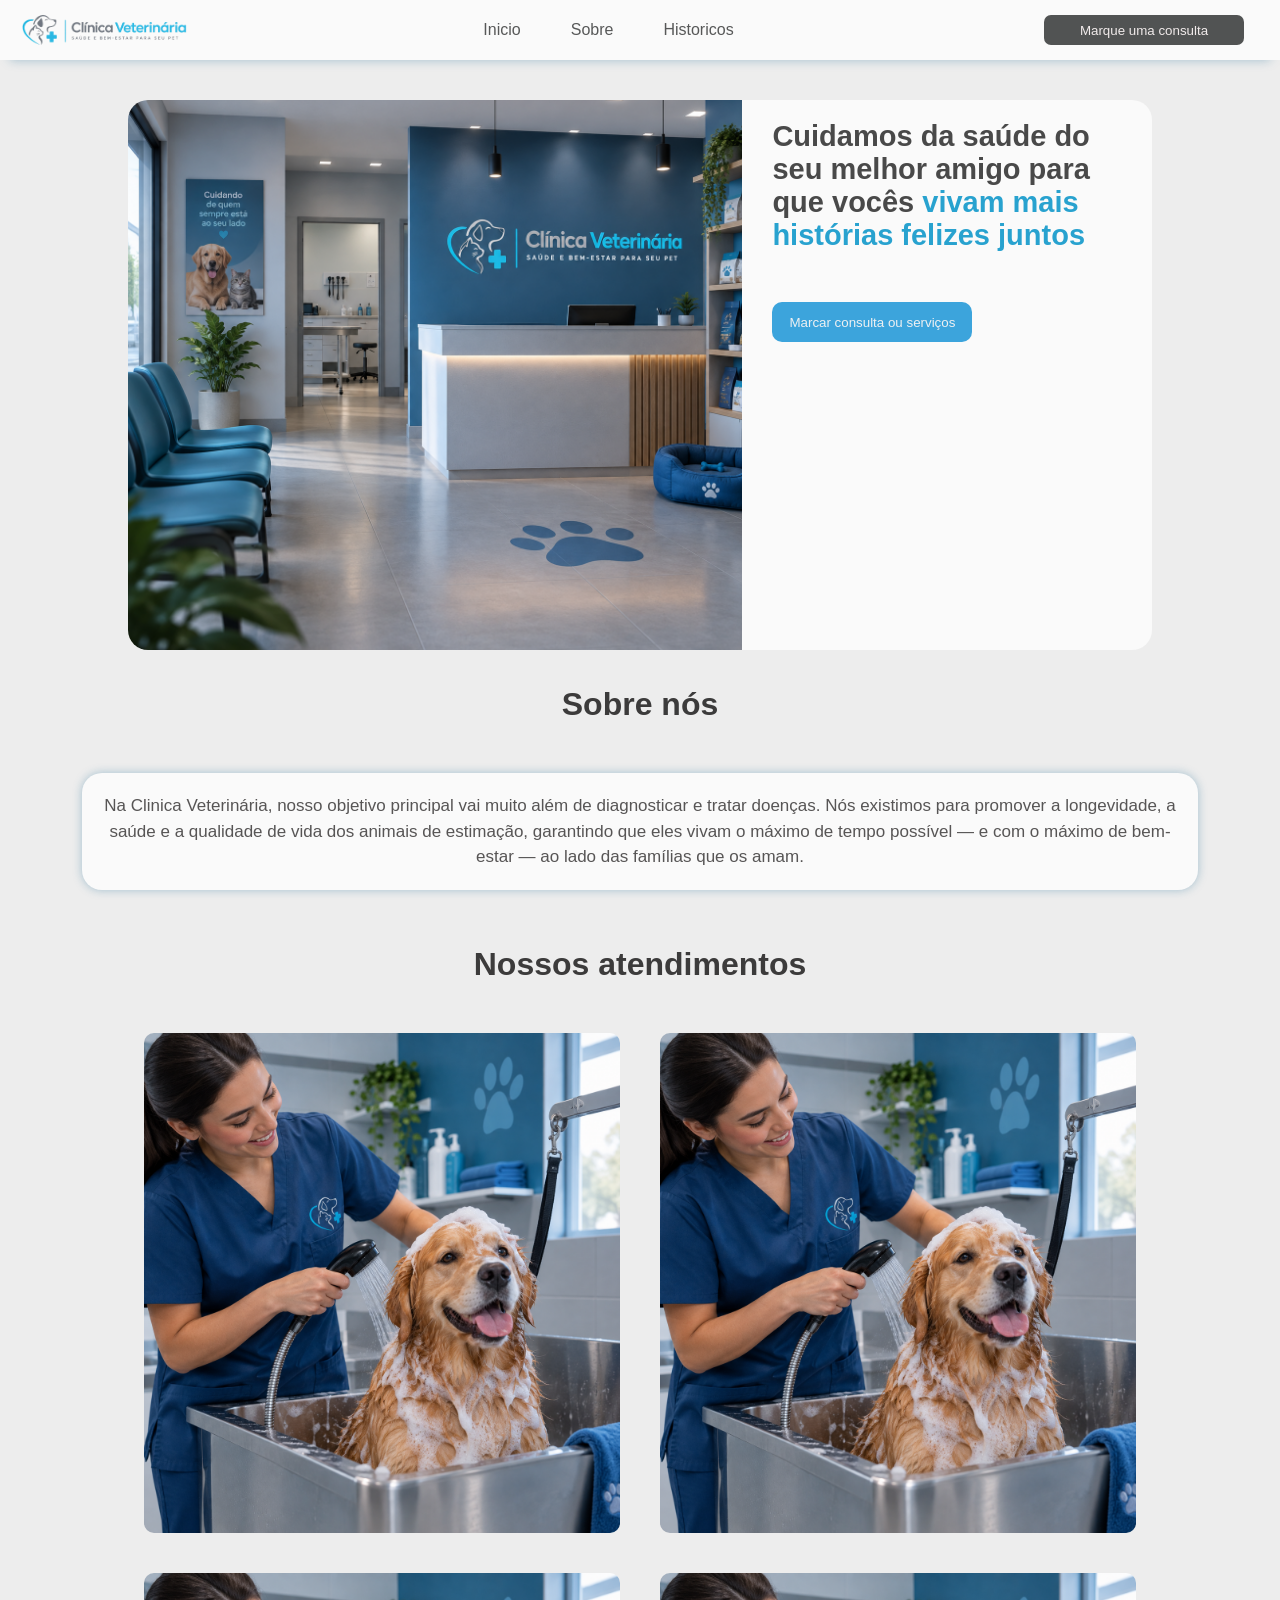
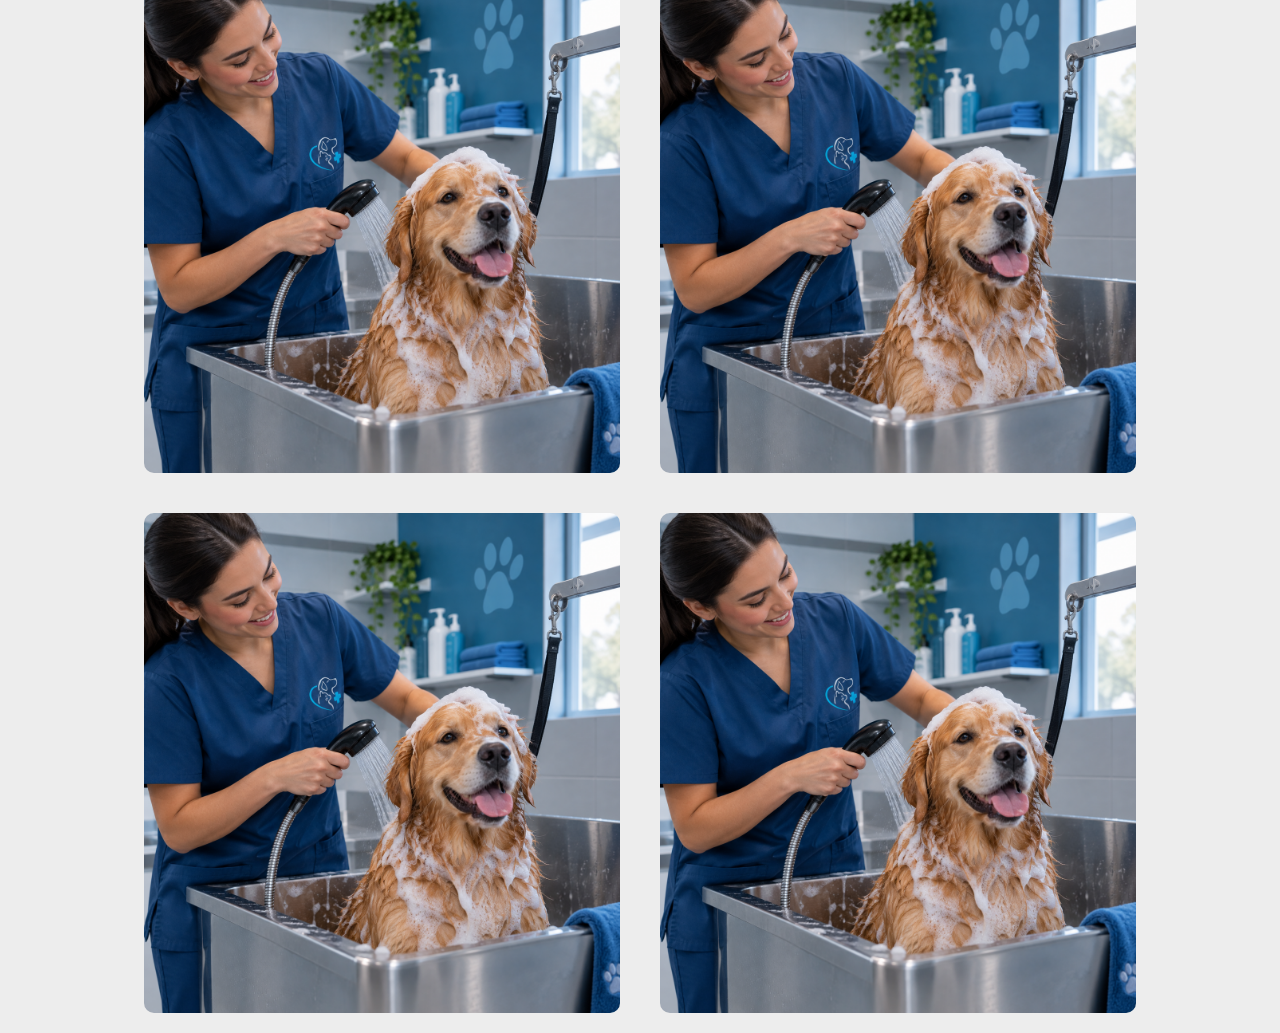
==== index.html @ 28a89143 "Coisando o coiso" ====
<!DOCTYPE html>
<html lang="pt-br">

<head>
    <meta charset="UTF-8">
    <meta name="viewport" content="width=device-width, initial-scale=1.0">
    <link rel="stylesheet" href="CSS/menu.css">
    <link rel="stylesheet" href="CSS/Capa.css">
    <link rel="stylesheet" href="CSS/style.css">
    <script src="JS/gerarMenu.js" defer></script>
    <title>Document</title>
</head>

<body>
    <header>
    </header>
    <main>
        <div class="BannerTodo">
            <div class="DivBanner">
                <img src="assets/ClinicaPorDentro.png" alt="Imagem">
                <div class="Informativo">
                    <h1>Cuidamos da saúde do seu melhor amigo para que vocês <span
                            style="color: rgb(40, 162, 207);">vivam mais histórias felizes juntos</span></h1>

                    <button>Marcar consulta ou serviços</button>
                </div>
            </div>
        </div>
        <div class="Sessao">
            <div class="titulo">
                <h2>Sobre nós</h2>
            </div>
            <div class="InformacaoSessao">
                <p>Na Clinica Veterinária, nosso objetivo principal vai muito além de diagnosticar e tratar doenças. Nós
                    existimos para promover a longevidade, a saúde e a qualidade de vida dos animais de estimação,
                    garantindo que eles vivam o máximo de tempo possível — e com o máximo de bem-estar — ao lado das
                    famílias que os amam.</p>
            </div>
        </div>

        <div class="Sessao">
            <div class="titulo">
                <h2>Nossos atendimentos</h2>
            </div>
            <div class="ContainerGrid">
                <img id="card" src="assets/Atendimentos.png" alt="atendimentos">
                <img id="card" src="assets/Atendimentos.png" alt="atendimentos">
                <img id="card" src="assets/Atendimentos.png" alt="atendimentos">
                <img id="card" src="assets/Atendimentos.png" alt="atendimentos">
                <img id="card" src="assets/Atendimentos.png" alt="atendimentos">
                <img id="card" src="assets/Atendimentos.png" alt="atendimentos">
            </div>
        </div>
    </main>
</body>

</html>
---- CSS/menu.css ----
* {
    margin: 0;
    padding: 0;
    box-sizing: border-box;
}

:root {
    --fundo-header: #fafafa;
    --cor-links: #575858;
    --cor-texto-botao: #f1ebeb;
    --cor-botao: #515353;
    --fundo-body: rgb(237, 237, 237);
}

body {
    background-color: var(--fundo-body);
    min-height: 100vh;
    font-family: 'Franklin Gothic Medium', 'Arial Narrow', Arial, sans-serif;
}

main {
    width: 100%;
    margin: 0 auto;
    display: flex;
    flex-direction: column;
    gap: 16px;
}

header{
    width: 100%;
    height: 60px;
    background-color: var(--fundo-header);
    margin-bottom: 50px;
    position: fixed;
    z-index: 9999;
    display: flex;
    box-shadow: 0px 10px 10px -10px rgba(27, 106, 148, 0.356);
    justify-content: space-between;
    align-items: center;
    padding: 10px;
}

header .logo{
    width: 15%;
    display: flex;
    justify-content: center;
    align-items: center;
    height: 50px;
}

header .logo img{
    width: 200px;
    height: 100%;
    object-fit: cover;
}

header .links{
    width: 60%;
    height: 100%;
    display: flex;
    justify-content: center;
    align-items: center;
}

header .links nav, ul{
    width: 100%;
    height: 100%;
    display: flex;
    gap: 50px;
    list-style: none;
    justify-content: center;
    align-items: center;
}

header .links nav ul li a{
    color: var(--cor-links);
    text-decoration: none;
    transition: 0.5s;
}
header .links nav ul li a:hover{
    color: rgb(45, 173, 220);
}
.botoes{
    width: 20%;
    height: 100%;
    display: flex;
    justify-content: center;
    align-items: center;
}
.botoes button{
    max-width: 150px;
    min-width: 200px;
    background-color: var(--cor-botao);
    border-radius: 7px;
    border: none;
    color: var(--cor-texto-botao);
    padding: 5px;
    height: 30px;
    cursor: pointer;
    transition: 0.5s;
}

.botoes button:hover{
   background-color: #444646;
   transform: translateY(-2px);
   rotate: 0.5deg;
}

@media (max-width: 800px) {
    header .logo,
   header .botoes{
        display: none;
    }

    header{
        width: 100%;
        position: sticky;
        position: fixed;
        top: 0;
        left: 0;
        margin: 0;
        box-shadow: 0 0 10px rgba(27, 106, 148, 0.356);
    }
    header .links{
        width: 100%;
    }
}
---- CSS/Capa.css ----
:root {
    --cor-titulo: #494949;
}

.BannerTodo {
    width: 100%;
    margin-top: 100px;
    min-height: 100px;
    display: flex;
    justify-content: center;
    align-items: center;
}

.DivBanner {
    width: 80%;
    height: 550px;
    background-color: var(--fundo-header);
    border-radius: 20px;
    display: flex;
    justify-content: center;
    align-items: center;
}

.DivBanner .Informativo {
    width: 40%;
    height: 100%;
    display: flex;
    flex-direction: column;
    gap: 50px;
    text-align: left;
    padding: 20px 30px;
}

.DivBanner img {
    width: 60%;
    height: 100%;
    border-radius: 20px 0px 0px 20px;
    object-fit: cover;
}

.DivBanner .Informativo h1 {
    color: var(--cor-titulo);
    font-size: 29px;
}

.DivBanner .Informativo p {
    color: #676666;
    font-size: 15px;
    line-height: 1.5;
}

.DivBanner button {
    max-width: 150px;
    min-width: 200px;
    border: none;
    border-radius: 10px;
    background-color: #3ca4dc;
    color: rgb(238, 240, 242);
    height: 40px;
    transition: 0.5s;
}

.DivBanner button:hover {
    background-color: #1293b6;
    transform: translateY(-2px);
    rotate: 0.5deg;
}

@media (max-width: 800px) {
    .BannerTodo {
        height: 800px;

    }

    .DivBanner {
        width: 100%;
        padding-bottom: 20px;
        height: 100%;
        display: flex;
        flex-direction: column;
    }

    .DivBanner img {
        width: 100%;
        height: 450px;
        border-radius: 0;
    }

    .DivBanner .Informativo {
        width: 100%;
        gap: 30px;
    }

   
}
---- CSS/style.css ----
.Sessao {
    width: 100%;
    padding: 20px;
    min-height: 100px;
    display: flex;
    flex-direction: column;
    gap: 50px;
    align-items: center;
}

.Sessao .titulo {
    width: 100%;
    display: flex;
    justify-content: center;
    align-items: center;
}

.Sessao .titulo h2 {
    font-size: 32px;
    color: #3c3b3b;
}

.InformacaoSessao {
    width: 90%;
    min-height: 100px;
    text-align: center;
    padding: 20px;
    border-radius: 20px;
    background-color: var(--fundo-header);
    box-shadow: 0px 0px 10px rgba(27, 106, 148, 0.356);
}

.InformacaoSessao p {
    line-height: 1.5;
    color: #575555;
    font-size: 17px;
}

.ContainerGrid {
    width: 80%;
    margin: 0 auto;
    display: grid;
    grid-template-columns: repeat(auto-fit, minmax(350px, 1fr)); 
    gap: 40px;
    min-height: 100px;
}

.ContainerGrid img {
    width: 100%;       
    height: 500px;    
    object-fit: cover; 
    border-radius: 10px;
    transition: 0.5s;
}

.ContainerGrid img:hover{
   transform: translateY(-2px);
}
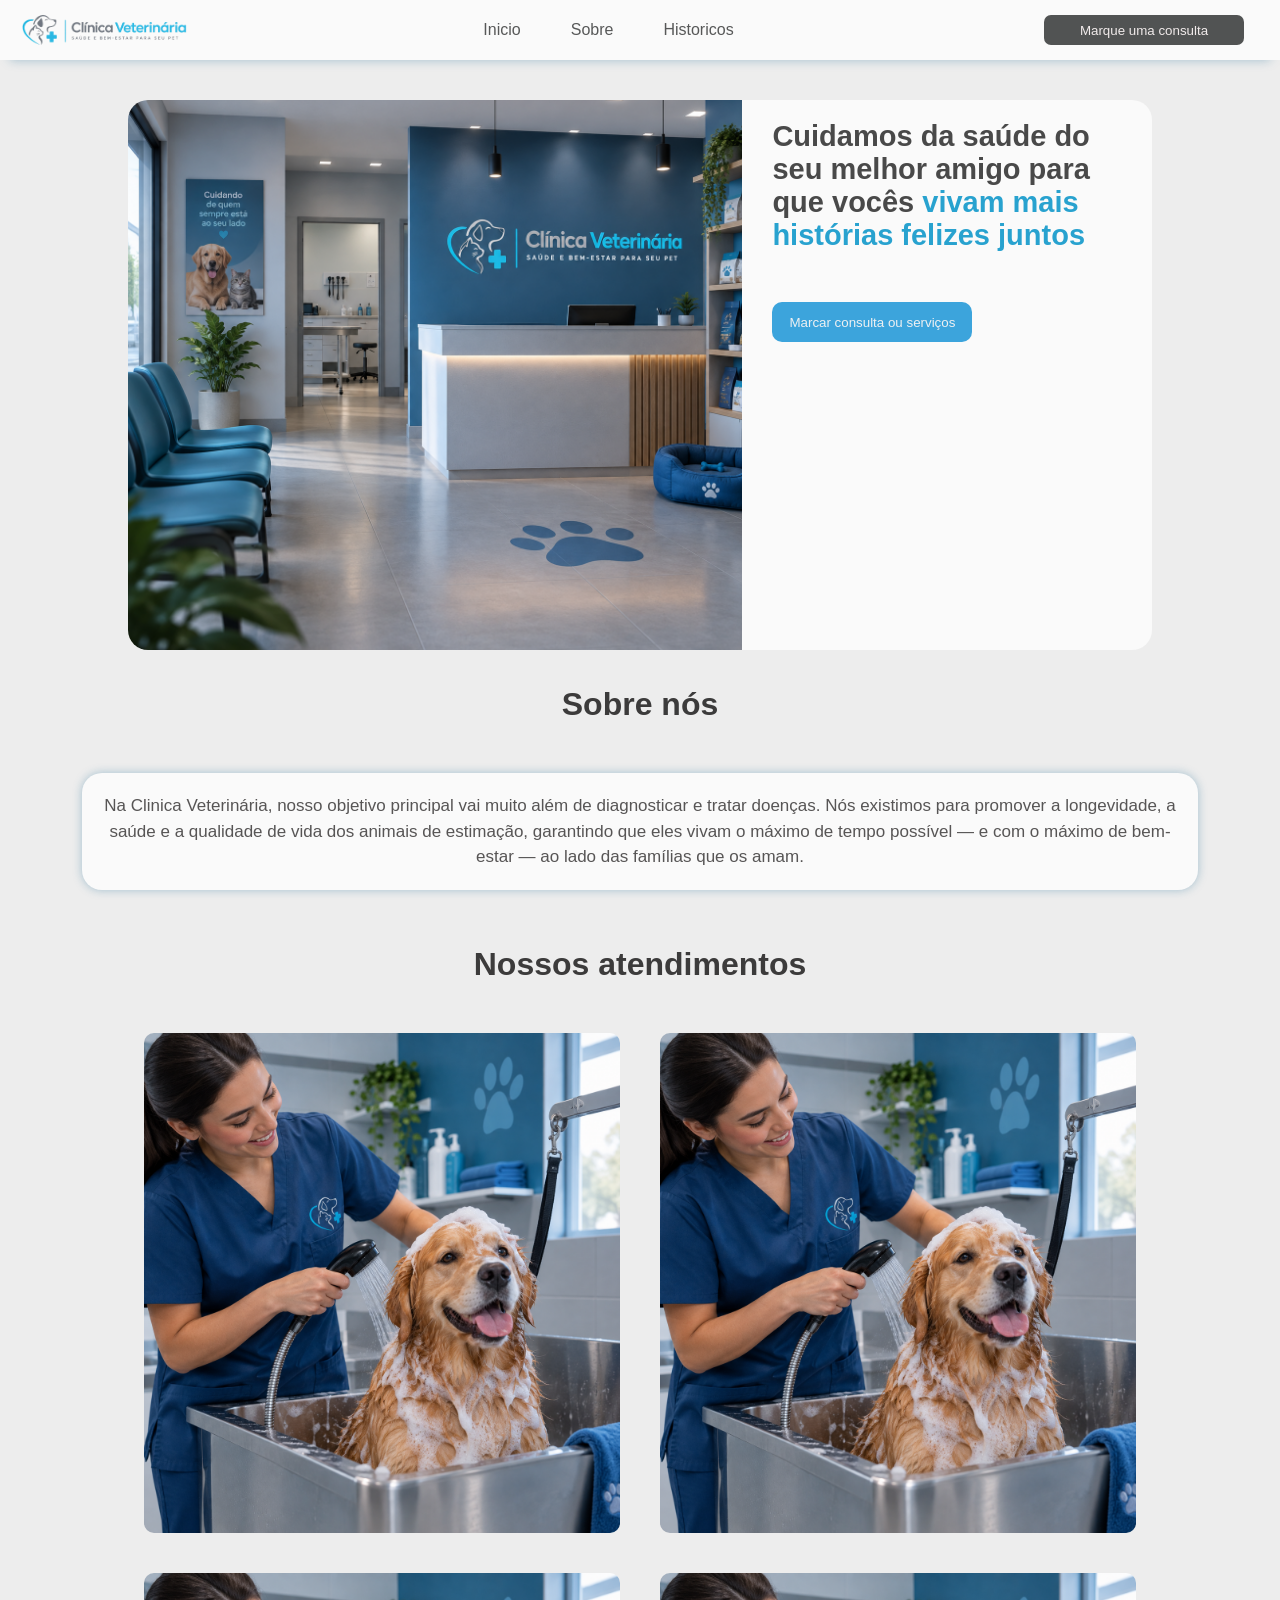
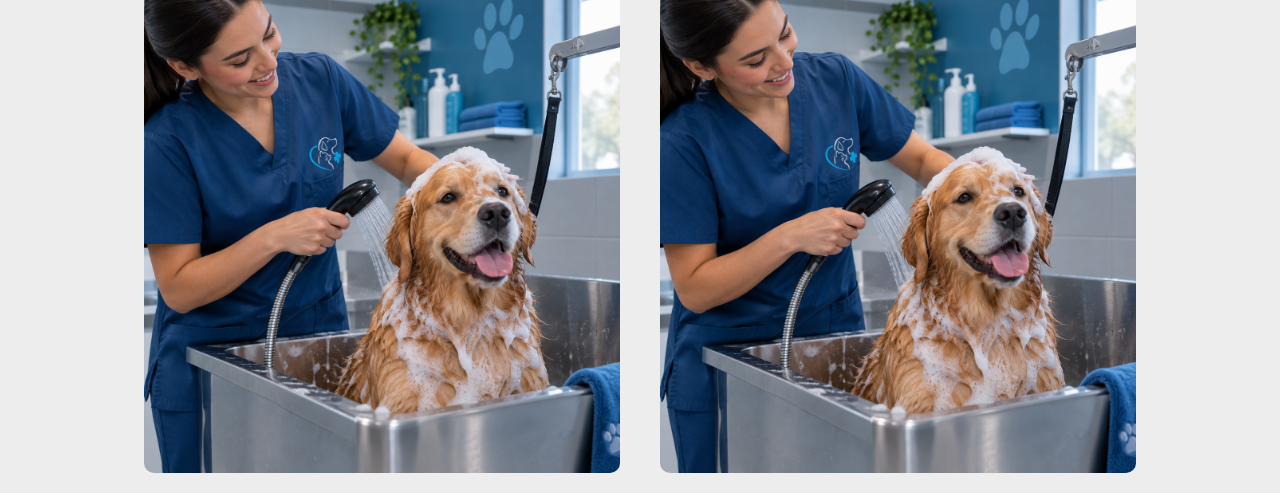
==== commit 10c90ac7: "Colocando efeito no card" ====
--- a/index.html
+++ b/index.html
@@ -8,6 +8,7 @@
     <link rel="stylesheet" href="CSS/Capa.css">
     <link rel="stylesheet" href="CSS/style.css">
     <script src="JS/gerarMenu.js" defer></script>
+    <script src="JS/CardClick.js" defer></script>
     <title>Document</title>
 </head>
 
@@ -43,12 +44,38 @@
                 <h2>Nossos atendimentos</h2>
             </div>
             <div class="ContainerGrid">
-                <img id="card" src="assets/Atendimentos.png" alt="atendimentos">
-                <img id="card" src="assets/Atendimentos.png" alt="atendimentos">
-                <img id="card" src="assets/Atendimentos.png" alt="atendimentos">
-                <img id="card" src="assets/Atendimentos.png" alt="atendimentos">
-                <img id="card" src="assets/Atendimentos.png" alt="atendimentos">
-                <img id="card" src="assets/Atendimentos.png" alt="atendimentos">
+               
+                 <div class="card">
+                   <img id="card" src="assets/Atendimentos.png" alt="atendimentos">
+                   <div class="InformacaoCard"  id="InformacaoCard" style="display: none;">
+                    <img src="assets/IconBanho.png" alt="Imagem">
+                    <p>Nós damos banho em seus pets de forma segura e confiávelm garantindo que ele volte totalmente limpo.</p>
+                   </div>
+                </div>
+                 <div class="card">
+                   <img id="card" src="assets/Atendimentos.png" alt="atendimentos">
+                   <div class="InformacaoCard"  id="InformacaoCard"  style="display: none;">
+                    <img src="assets/IconBanho.png" alt="Imagem">
+                    <p>Nós damos banho em seus pets de forma segura e confiávelm garantindo que ele volte totalmente limpo.</p>
+                   </div>
+                </div>
+                 <div class="card">
+                   <img id="card" src="assets/Atendimentos.png" alt="atendimentos">
+                   <div class="InformacaoCard" id="InformacaoCard"  style="display: none;">
+                    <img src="assets/IconBanho.png" alt="Imagem">
+                    <p>Nós damos banho em seus pets de forma segura e confiávelm garantindo que ele volte totalmente limpo.</p>
+                   </div>
+                </div>
+                 <div class="card">
+                   <img id="card" src="assets/Atendimentos.png" alt="atendimentos">
+                   <div class="InformacaoCard"  id="InformacaoCard"  style="display: none;">
+                    <img src="assets/IconBanho.png" alt="Imagem">
+                    <p>Nós damos banho em seus pets de forma segura e confiávelm garantindo que ele volte totalmente limpo.</p>
+                   </div>
+                </div>
+                  
+
+               
             </div>
         </div>
     </main>
--- a/CSS/style.css
+++ b/CSS/style.css
@@ -45,14 +45,63 @@
     min-height: 100px;
 }
 
-.ContainerGrid img {
+.ContainerGrid .card {
     width: 100%;       
+    position: relative;
     height: 500px;    
-    object-fit: cover; 
     border-radius: 10px;
     transition: 0.5s;
+    cursor: pointer;
 }
 
-.ContainerGrid img:hover{
+.ContainerGrid .card:hover{
    transform: translateY(-2px);
+}
+
+.ContainerGrid .card img{
+    width: 100%;
+    border-radius: 10px;
+    height: 100%;
+    object-fit: cover;
+}
+
+.card .InformacaoCard{
+    width: 100%;
+    height: 100%;
+    background-color: rgba(10, 19, 35, 0.491);
+    flex-direction: column;
+    justify-content: center;
+    border-radius: 10px;
+    top: 0;
+    left: 0;
+    align-items: center;
+    gap: 50px;
+    position: absolute;
+    animation: aparecerInformacao 0.7s;
+    z-index: 50;
+    cursor: pointer;
+}
+
+@keyframes aparecerInformacao {
+    0%{
+        background-color: rgb(10, 19, 35);
+    }
+    25%{
+        background-color: rgba(10, 19, 35, 0.779);
+    }
+    50%{
+        background-color: rgba(10, 19, 35, 0.528);
+    }
+    75%{
+        background-color: rgba(10, 19, 35, 0.426);
+    }
+}
+
+.card .InformacaoCard img{
+    width: 100px;
+    height: auto;
+}
+
+.card .InformacaoCard p{
+    color: white;
 }
